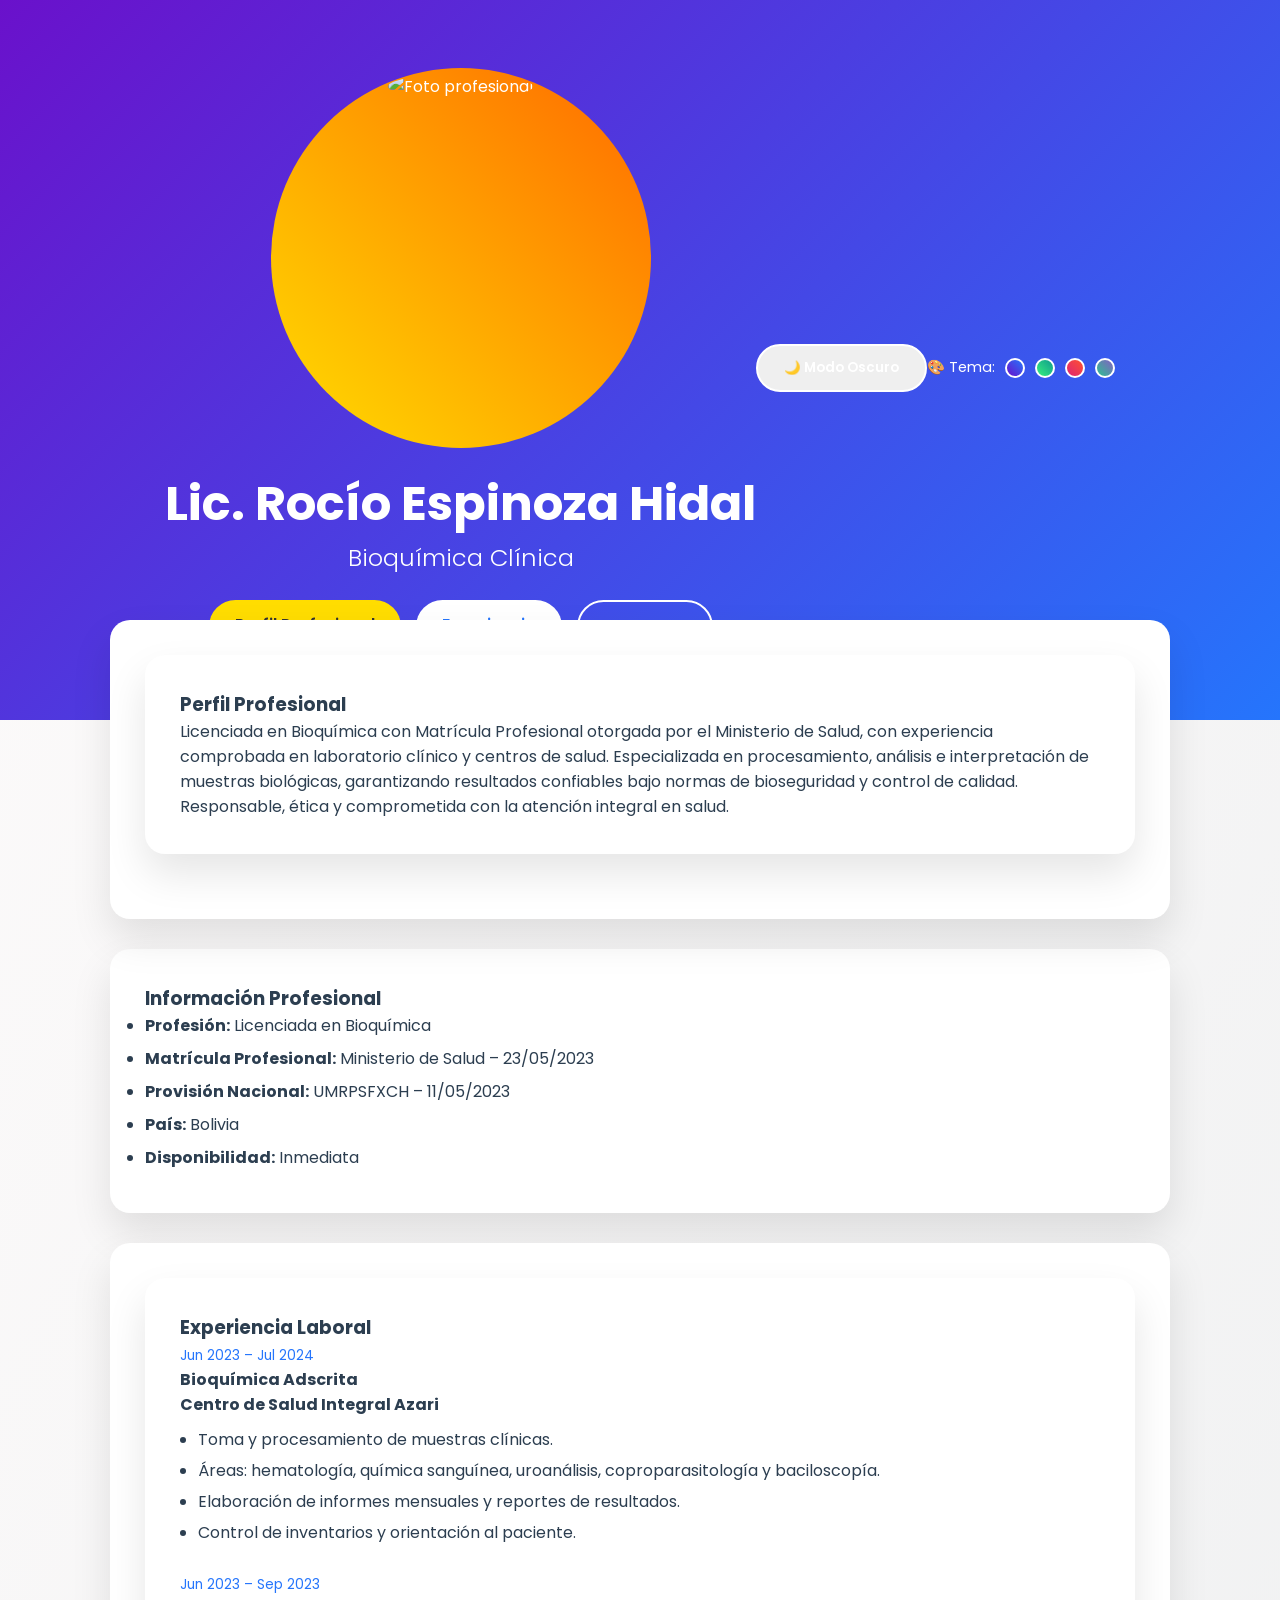
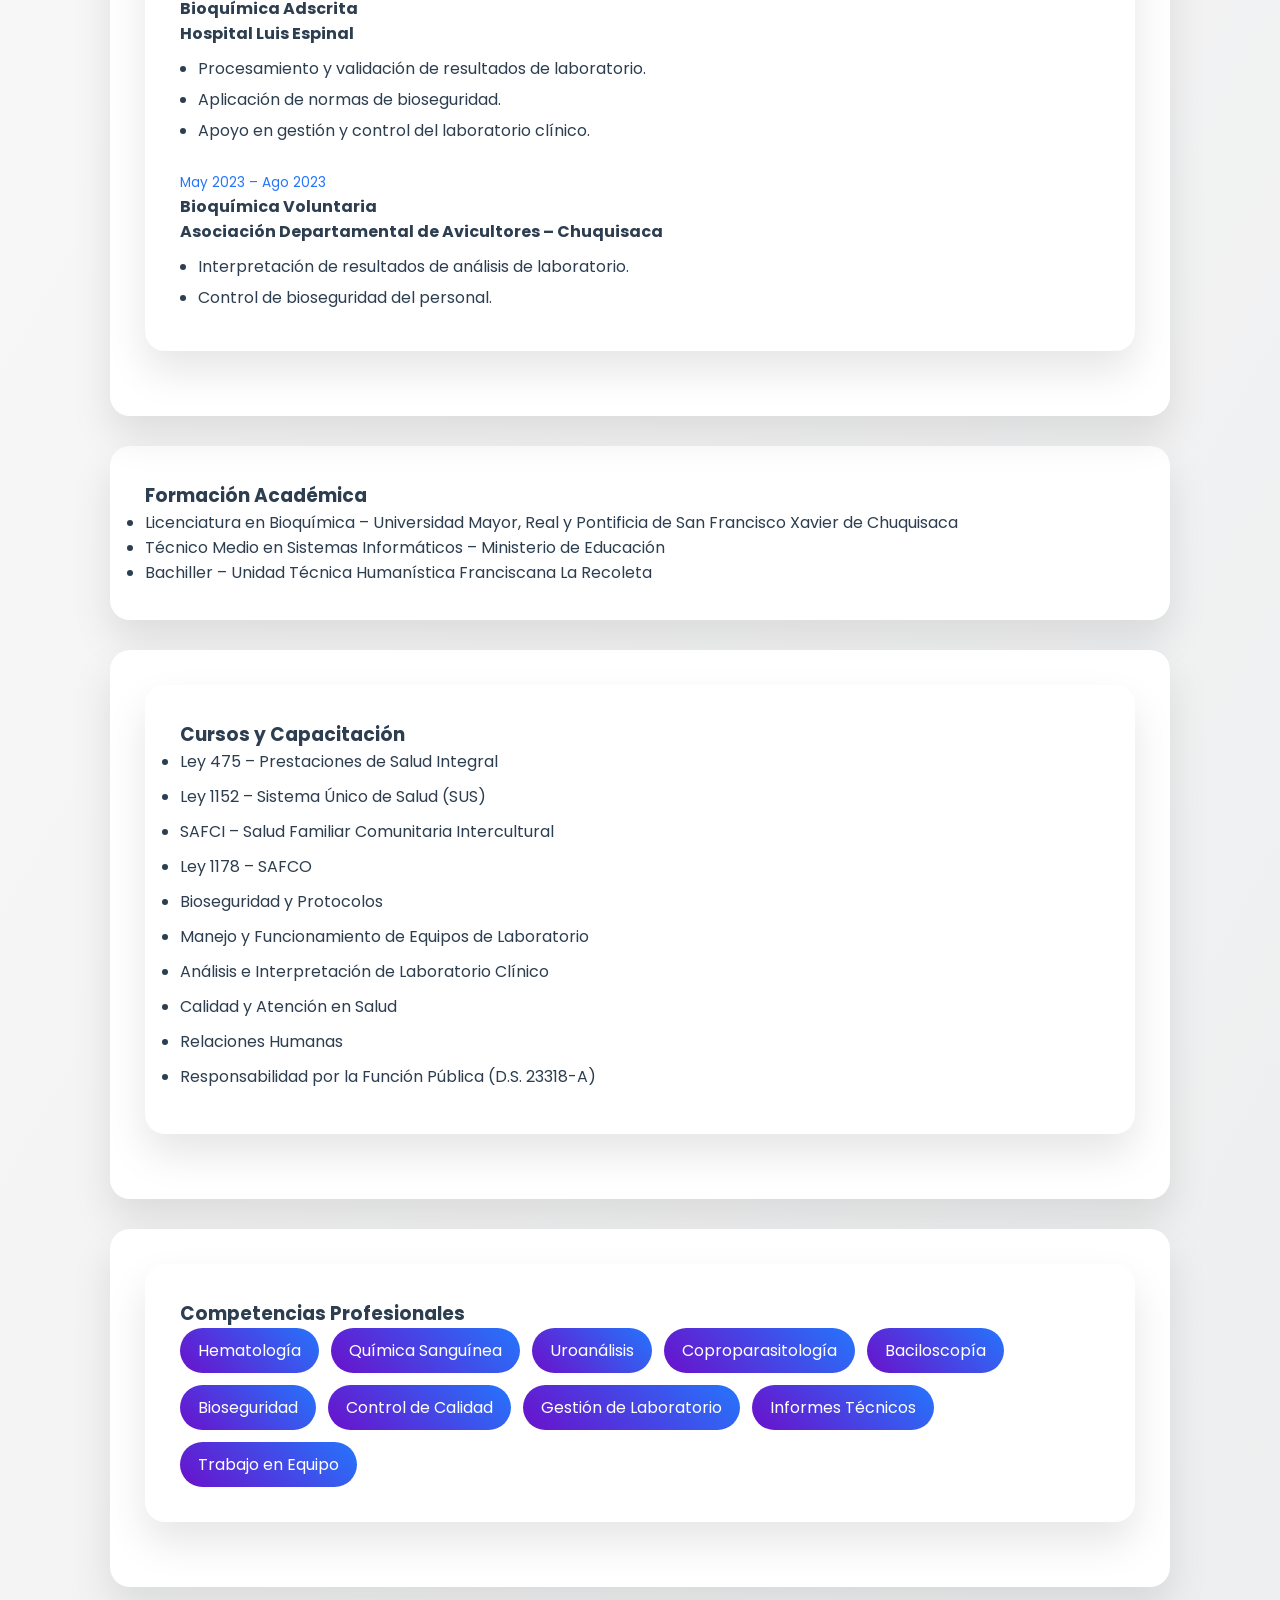
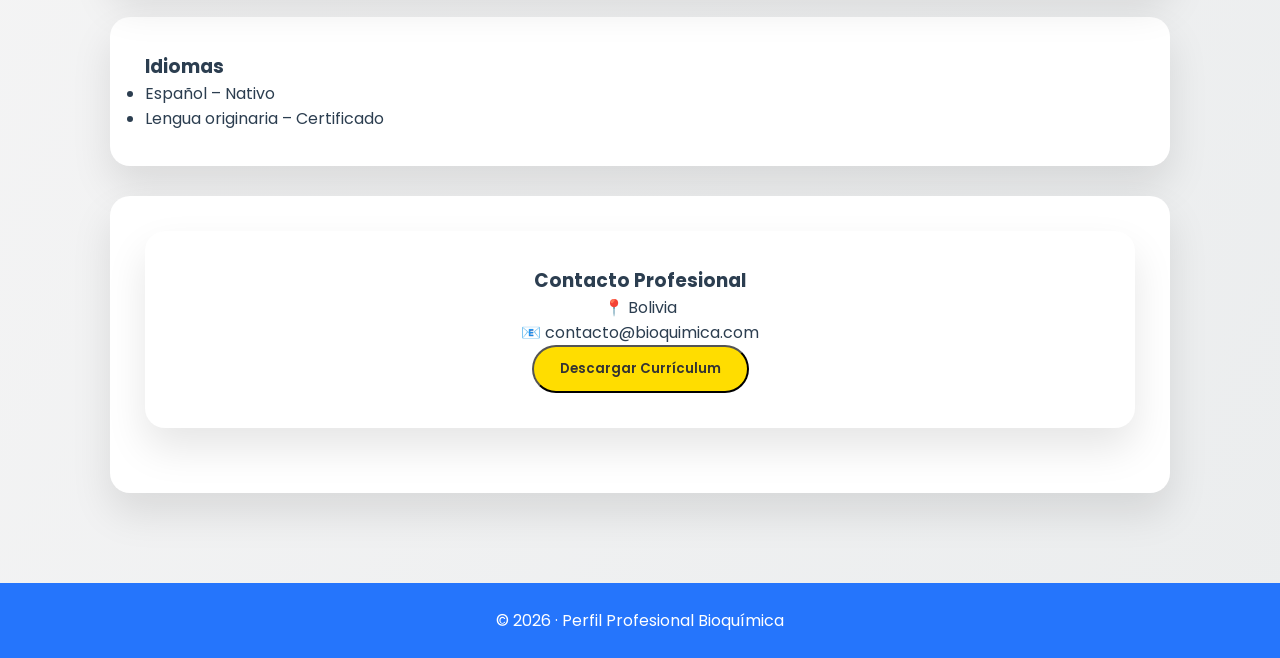
==== rocio.html @ 837aef5a "Add files via upload" ====
<!DOCTYPE html>
<html lang="es">
<head>
    <meta charset="UTF-8">
    <title>Lic. Rocío Espinoza Hidalgo | Bioquímica</title>
    <meta name="viewport" content="width=device-width, initial-scale=1.0">

    <!-- Google Fonts -->
    <link href="https://fonts.googleapis.com/css2?family=Poppins:wght@300;400;600;700&display=swap" rel="stylesheet">

    <!-- CSS -->
    <link rel="stylesheet" href="rocio.css">
</head>

<body>

<!-- HEADER -->
<header class="header">
    <div class="header-content">
        <div class="photo-container">
            <img src="../../imagen/perfilRocio.jpg" alt="Foto profesional">
        </div>

        <h1>Lic. Rocío Espinoza Hidal</h1>
        <h2>Bioquímica Clínica</h2>

        <div class="buttons">
            <a href="#perfil" class="btn primary">Perfil Profesional</a>
            <a href="#experiencia" class="btn secondary">Experiencia</a>
            <a href="#contacto" class="btn outline">Contacto</a>
        </div>
    </div>
    <button id="darkModeToggle" class="btn outline dark-btn">
    🌙 Modo Oscuro
</button>
<div class="color-selector">
    <span>🎨 Tema:</span>
    <button class="color-btn" data-primary="#2575fc" data-secondary="#6a11cb"></button>
    <button class="color-btn" data-primary="#0f9b8e" data-secondary="#38ef7d"></button>
    <button class="color-btn" data-primary="#ff512f" data-secondary="#dd2476"></button>
    <button class="color-btn" data-primary="#8360c3" data-secondary="#2ebf91"></button>
</div>
</header>

<!-- MAIN -->
<main class="main">
<section class="card reveal">
    <!-- PERFIL -->
    <section id="perfil" class="card fade-up">
        <h3>Perfil Profesional</h3>
        <p>
            Licenciada en Bioquímica con Matrícula Profesional otorgada por el Ministerio de Salud,
            con experiencia comprobada en laboratorio clínico y centros de salud.
            Especializada en procesamiento, análisis e interpretación de muestras biológicas,
            garantizando resultados confiables bajo normas de bioseguridad y control de calidad.
            Responsable, ética y comprometida con la atención integral en salud.
        </p>
    </section>
</section>
    <!-- DATOS PROFESIONALES -->
    <section class="card slide-left">
        <h3>Información Profesional</h3>
        <ul class="info-list">
            <li><strong>Profesión:</strong> Licenciada en Bioquímica</li>
            <li><strong>Matrícula Profesional:</strong> Ministerio de Salud – 23/05/2023</li>
            <li><strong>Provisión Nacional:</strong> UMRPSFXCH – 11/05/2023</li>
            <li><strong>País:</strong> Bolivia</li>
            <li><strong>Disponibilidad:</strong> Inmediata</li>
        </ul>
    </section>
<section class="card reveal">
    <!-- EXPERIENCIA -->
    <section id="experiencia" class="card fade-up">
        <h3>Experiencia Laboral</h3>

        <div class="timeline">

            <div class="event">
                <span>Jun 2023 – Jul 2024</span>
                <h4>Bioquímica Adscrita</h4>
                <p><strong>Centro de Salud Integral Azari</strong></p>
                <ul>
                    <li>Toma y procesamiento de muestras clínicas.</li>
                    <li>Áreas: hematología, química sanguínea, uroanálisis,
                        coproparasitología y baciloscopía.</li>
                    <li>Elaboración de informes mensuales y reportes de resultados.</li>
                    <li>Control de inventarios y orientación al paciente.</li>
                </ul>
            </div>

            <div class="event">
                <span>Jun 2023 – Sep 2023</span>
                <h4>Bioquímica Adscrita</h4>
                <p><strong>Hospital Luis Espinal</strong></p>
                <ul>
                    <li>Procesamiento y validación de resultados de laboratorio.</li>
                    <li>Aplicación de normas de bioseguridad.</li>
                    <li>Apoyo en gestión y control del laboratorio clínico.</li>
                </ul>
            </div>

            <div class="event">
                <span>May 2023 – Ago 2023</span>
                <h4>Bioquímica Voluntaria</h4>
                <p><strong>Asociación Departamental de Avicultores – Chuquisaca</strong></p>
                <ul>
                    <li>Interpretación de resultados de análisis de laboratorio.</li>
                    <li>Control de bioseguridad del personal.</li>
                </ul>
            </div>

        </div>
    </section>
</section>
    <!-- FORMACION -->
    <section class="card slide-right">
        <h3>Formación Académica</h3>
        <ul>
            <li>Licenciatura en Bioquímica – Universidad Mayor, Real y Pontificia de San Francisco Xavier de Chuquisaca</li>
            <li>Técnico Medio en Sistemas Informáticos – Ministerio de Educación</li>
            <li>Bachiller – Unidad Técnica Humanística Franciscana La Recoleta</li>
        </ul>
    </section>
<section class="card reveal">
    <!-- CURSOS -->
    <section class="card fade-up">
        <h3>Cursos y Capacitación</h3>
        <ul class="courses">
            <li>Ley 475 – Prestaciones de Salud Integral</li>
            <li>Ley 1152 – Sistema Único de Salud (SUS)</li>
            <li>SAFCI – Salud Familiar Comunitaria Intercultural</li>
            <li>Ley 1178 – SAFCO</li>
            <li>Bioseguridad y Protocolos</li>
            <li>Manejo y Funcionamiento de Equipos de Laboratorio</li>
            <li>Análisis e Interpretación de Laboratorio Clínico</li>
            <li>Calidad y Atención en Salud</li>
            <li>Relaciones Humanas</li>
            <li>Responsabilidad por la Función Pública (D.S. 23318-A)</li>
        </ul>
    </section>
</section>
<section class="card reveal">
    <!-- COMPETENCIAS -->
    <section class="card zoom-in">
        <h3>Competencias Profesionales</h3>
        <div class="skills">
            <span>Hematología</span>
            <span>Química Sanguínea</span>
            <span>Uroanálisis</span>
            <span>Coproparasitología</span>
            <span>Baciloscopía</span>
            <span>Bioseguridad</span>
            <span>Control de Calidad</span>
            <span>Gestión de Laboratorio</span>
            <span>Informes Técnicos</span>
            <span>Trabajo en Equipo</span>
        </div>
    </section>
</section>
    <!-- IDIOMAS -->
    <section class="card fade-up">
        <h3>Idiomas</h3>
        <ul>
            <li>Español – Nativo</li>
            <li>Lengua originaria – Certificado</li>
        </ul>
    </section>
<section class="card reveal">
    <!-- CONTACTO -->
    <section id="contacto" class="card contact">
        <h3>Contacto Profesional</h3>
        <p>📍 Bolivia</p>
        <p>📧 contacto@bioquimica.com</p>
        <button class="btn primary">Descargar Currículum</button>
    </section>
</section>
</main>
<!-- FOOTER -->
<footer>
    <p>© 2026 · Perfil Profesional Bioquímica</p>
</footer>
<script>
    const toggleBtn = document.getElementById("darkModeToggle");

    toggleBtn.addEventListener("click", () => {
        document.body.classList.toggle("dark");

        if (document.body.classList.contains("dark")) {
            toggleBtn.textContent = "☀️ Modo Claro";
        } else {
            toggleBtn.textContent = "🌙 Modo Oscuro";
        }
    });
</script>
<script>
    function revealOnScroll() {
        const reveals = document.querySelectorAll(".reveal");

        reveals.forEach(section => {
            const windowHeight = window.innerHeight;
            const revealTop = section.getBoundingClientRect().top;
            const revealPoint = 100;

            if (revealTop < windowHeight - revealPoint) {
                section.classList.add("active");
            }
        });
    }

    window.addEventListener("scroll", revealOnScroll);
    revealOnScroll();
</script>
<script>
    const colorButtons = document.querySelectorAll(".color-btn");

    colorButtons.forEach(btn => {
        btn.addEventListener("click", () => {
            const primary = btn.getAttribute("data-primary");
            const secondary = btn.getAttribute("data-secondary");

            document.documentElement.style.setProperty("--primary", primary);
            document.documentElement.style.setProperty("--secondary", secondary);

            // ASIGNAR TEMA SEGÚN COLOR
            if (primary === "#2575fc") {
                document.body.setAttribute("data-theme", "blue");
            } else if (primary === "#0f9b8e") {
                document.body.setAttribute("data-theme", "green");
            } else if (primary === "#ff512f") {
                document.body.setAttribute("data-theme", "red");
            } else {
                document.body.setAttribute("data-theme", "purple");
            }

            localStorage.setItem("themePrimary", primary);
            localStorage.setItem("themeSecondary", secondary);
            localStorage.setItem("themeStyle", document.body.getAttribute("data-theme"));
        });
    });

    // CARGAR TEMA GUARDADO
    const savedPrimary = localStorage.getItem("themePrimary");
    const savedSecondary = localStorage.getItem("themeSecondary");
    const savedTheme = localStorage.getItem("themeStyle");

    if (savedPrimary && savedSecondary) {
        document.documentElement.style.setProperty("--primary", savedPrimary);
        document.documentElement.style.setProperty("--secondary", savedSecondary);
    }

    if (savedTheme) {
        document.body.setAttribute("data-theme", savedTheme);
    } else {
        document.body.setAttribute("data-theme", "blue");
    }
</script>
</body>
</html>
---- rocio.css ----
:root {
  --primary: #2575fc;
  --secondary: #6a11cb;
}
*  {
    margin: 0;
    padding: 0;
    box-sizing: border-box;
    font-family: 'Poppins', sans-serif;
}

body {
    background: linear-gradient(120deg, #fdfbfb, #ebedee);
    color: #2c3e50;
}

/* HEADER */
.header {
    height: 80vh;
     background: linear-gradient(135deg, var(--secondary), var(--primary));
    display: flex;
    align-items: center;
    justify-content: center;
    text-align: center;
}

.header-content {
    color: white;
    animation: fadeDown 1.2s ease;
}

.photo-container {
    width: 380px;
    height: 380px;
    margin: auto;
    border-radius: 50%;
    padding: 6px;
    background: linear-gradient(45deg, #ffdd00, #ff6a00);
    animation: float 4s ease-in-out infinite;
}

.photo-container img {
    width: 100%;
    height: 100%;
    border-radius: 50%;
    object-fit: cover;
}

/* TITULOS */
.header h1 {
    font-size: 3rem;
    margin-top: 20px;
}

.header h2 {
    font-weight: 300;
    margin-bottom: 25px;
}

/* BOTONES */
.buttons {
    display: flex;
    gap: 15px;
    justify-content: center;
}

.btn {
    padding: 12px 26px;
    border-radius: 30px;
    text-decoration: none;
    font-weight: 600;
    transition: all 0.3s ease;
}

.primary {
    background: #ffdd00;
    color: #333;
}

.secondary {
    background: #ffffff;
    color: #2575fc;
}

.outline {
    border: 2px solid white;
    color: white;
}

.btn:hover {
    transform: translateY(-5px);
    box-shadow: 0 10px 25px rgba(0,0,0,0.25);
      background: var(--primary);
}

/* MAIN */
.main {
    max-width: 1100px;
    margin: -120px auto 40px;
    padding: 20px;
}

/* CARDS */
.card {
    background: white;
    border-radius: 20px;
    padding: 35px;
    margin-bottom: 30px;
    box-shadow: 0 20px 40px rgba(0,0,0,0.1);
}

/* TIMELINE */
.timeline {
    display: grid;
    gap: 20px;
}

.event span {
    font-size: 0.85rem;
    color: #2575fc;
}

/* SKILLS */
.skills {
    display: flex;
    flex-wrap: wrap;
    gap: 12px;
}

.skills span {
    background: linear-gradient(45deg, var(--secondary), var(--primary));
    color: white;
    padding: 10px 18px;
    border-radius: 25px;
    transition: 0.3s;
}

.skills span:hover {
    transform: scale(1.1);
}

/* CURSOS */
.courses li {
    margin-bottom: 10px;
}

/* CONTACTO */
.contact {
    text-align: center;
}

/* FOOTER */
footer {
   background: var(--primary);
    color: white;
    text-align: center;
    padding: 25px;
}

/* ANIMACIONES */
@keyframes fadeDown {
    from { opacity: 0; transform: translateY(-30px); }
    to { opacity: 1; transform: translateY(0); }
}

@keyframes float {
    0%, 100% { transform: translateY(0); }
    50% { transform: translateY(-10px); }
}
.info-list li {
    margin-bottom: 8px;
}

.timeline ul {
    margin-top: 10px;
    padding-left: 18px;
}

.timeline ul li {
    margin-bottom: 6px;
}

.slide-right {
    animation: slideRight 1s ease;
}

@keyframes slideRight {
    from {
        opacity: 0;
        transform: translateX(40px);
    }
    to {
        opacity: 1;
        transform: translateX(0);
    }
}

/* BOTÓN MODO OSCURO */
.dark-btn {
    margin-top: 15px;
    cursor: pointer;
}

/* ===== MODO OSCURO ===== */
body.dark {
    background: linear-gradient(120deg, #121212, #1e1e1e);
    color: #f1f1f1;
}

body.dark .header {
    background: linear-gradient(135deg, #000428, #004e92);
}

body.dark .card {
    background: #1f1f1f;
    color: #e0e0e0;
    box-shadow: 0 20px 40px rgba(0,0,0,0.6);
}

body.dark h1,
body.dark h2,
body.dark h3,
body.dark h4 {
    color: #ffffff;
}

body.dark .skills span {
    background: linear-gradient(45deg, #ff512f, #dd2476);
}

body.dark footer {
    background: #000;
}
/* ===== ANIMACIONES SCROLL ===== */
.reveal {
    opacity: 0;
    transform: translateY(40px);
    transition: all 0.8s ease;
}

.reveal.active {
    opacity: 1;
    transform: translateY(0);
}
.color-selector {
    margin-top: 15px;
    display: flex;
    align-items: center;
    gap: 10px;
    justify-content: center;
}

.color-selector span {
    font-size: 0.9rem;
    color: white;
}

.color-btn {
    width: 20px;
    height: 20px;
    border-radius: 50%;
    border: 2px solid white;
    cursor: pointer;
    transition: transform 0.3s;
}

.color-btn:hover {
    transform: scale(1.3);
}

.color-btn:nth-child(2) {
    background: linear-gradient(45deg, #6a11cb, #2575fc);
}

.color-btn:nth-child(3) {
    background: linear-gradient(45deg, #38ef7d, #0f9b8e);
}

.color-btn:nth-child(4) {
    background: linear-gradient(45deg, #dd2476, #ff512f);
}

.color-btn:nth-child(5) {
    background: linear-gradient(45deg, #2ebf91, #8360c3);
}
/* ============================= */
/* ANIMACIONES BASE POR TEMA */
/* ============================= */

body[data-theme="blue"] .reveal.active {
    animation: fadeSoft 0.9s ease forwards;
}

body[data-theme="green"] .reveal.active {
    animation: slideFluid 1s ease forwards;
}

body[data-theme="red"] .reveal.active {
    animation: popStrong 0.7s ease forwards;
}

body[data-theme="purple"] .reveal.active {
    animation: zoomModern 0.9s ease forwards;
}

/* KEYFRAMES */
@keyframes fadeSoft {
    from { opacity: 0; transform: translateY(30px); }
    to { opacity: 1; transform: translateY(0); }
}

@keyframes slideFluid {
    from { opacity: 0; transform: translateX(-40px); }
    to { opacity: 1; transform: translateX(0); }
}

@keyframes popStrong {
    0% { opacity: 0; transform: scale(0.85); }
    80% { opacity: 1; transform: scale(1.05); }
    100% { transform: scale(1); }
}

@keyframes zoomModern {
    from { opacity: 0; transform: scale(0.9) rotate(-1deg); }
    to { opacity: 1; transform: scale(1) rotate(0); }
}
body[data-theme="red"] .photo-container {
    animation: pulseRed 2s infinite;
}

body[data-theme="green"] .photo-container {
    animation: floatGreen 3s ease-in-out infinite;
}

@keyframes pulseRed {
    0%,100% { transform: scale(1); }
    50% { transform: scale(1.08); }
}

@keyframes floatGreen {
    0%,100% { transform: translateY(0); }
    50% { transform: translateY(-10px); }
}
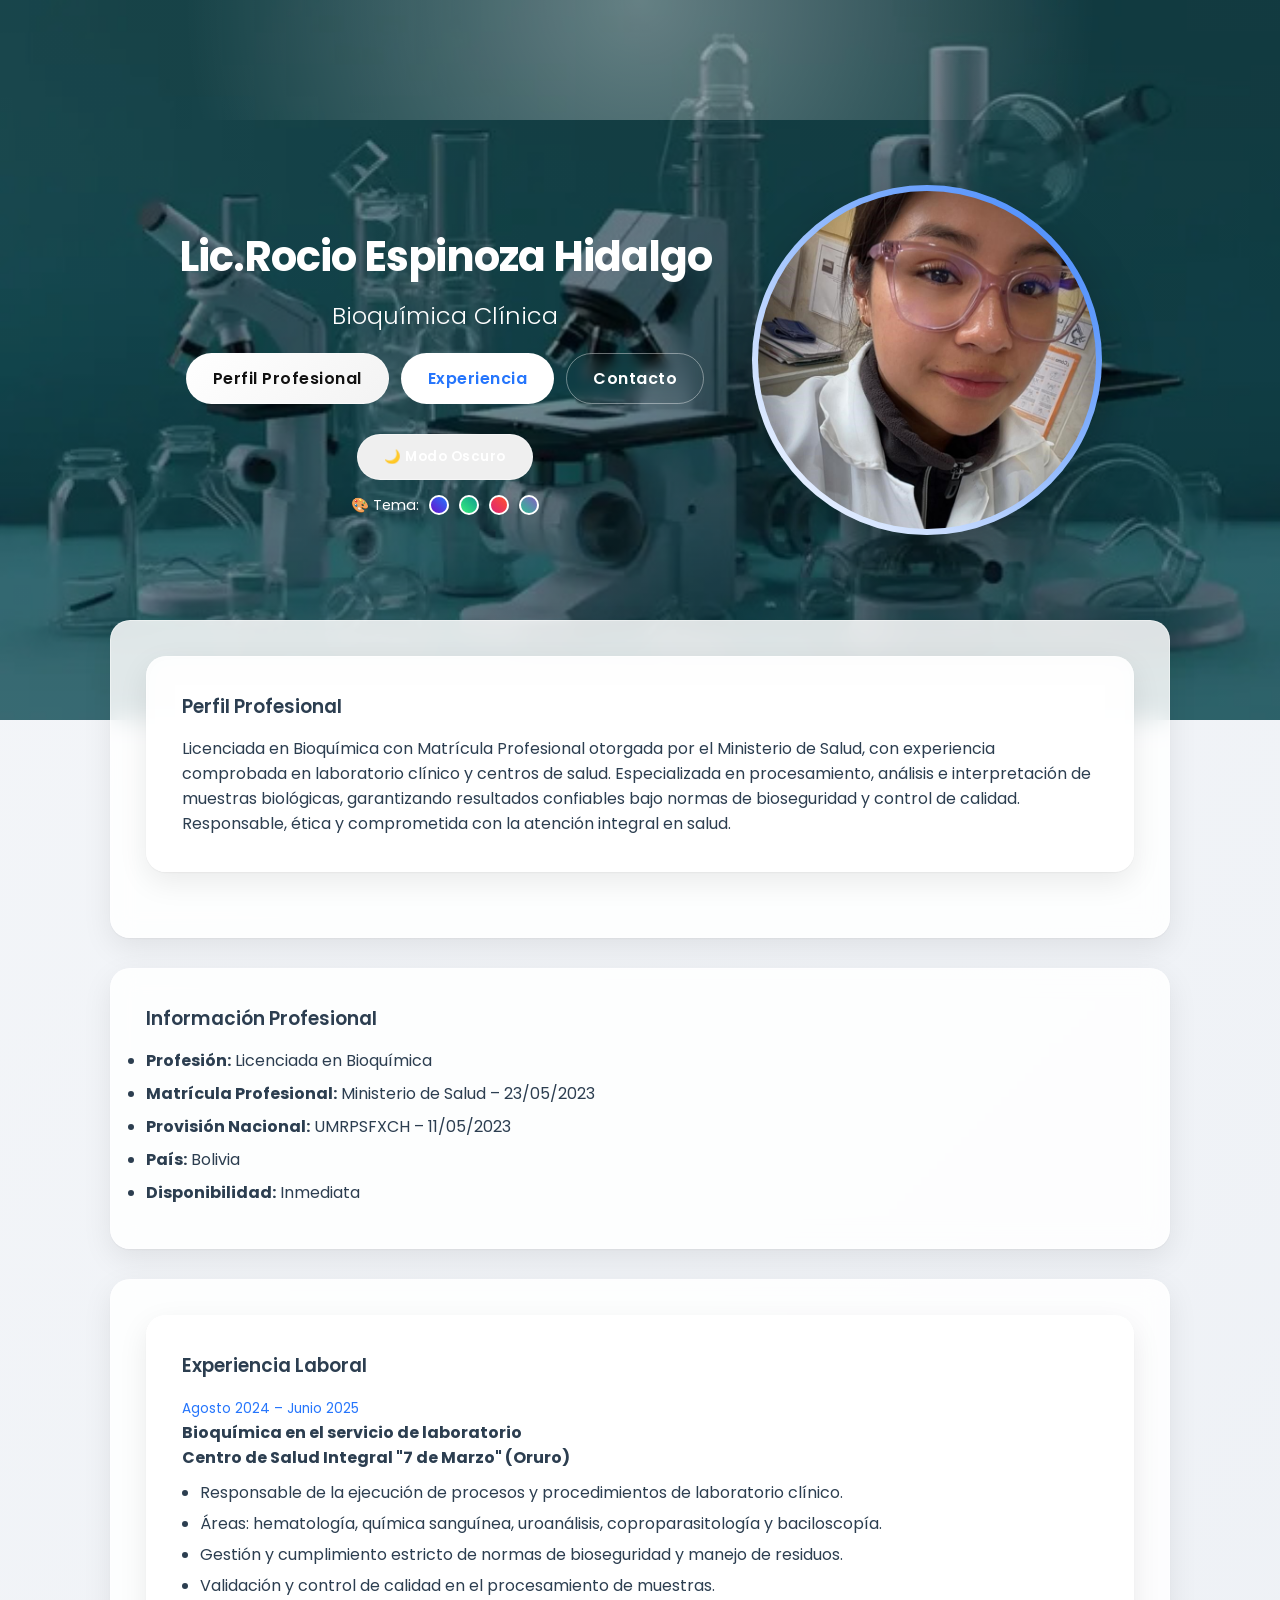
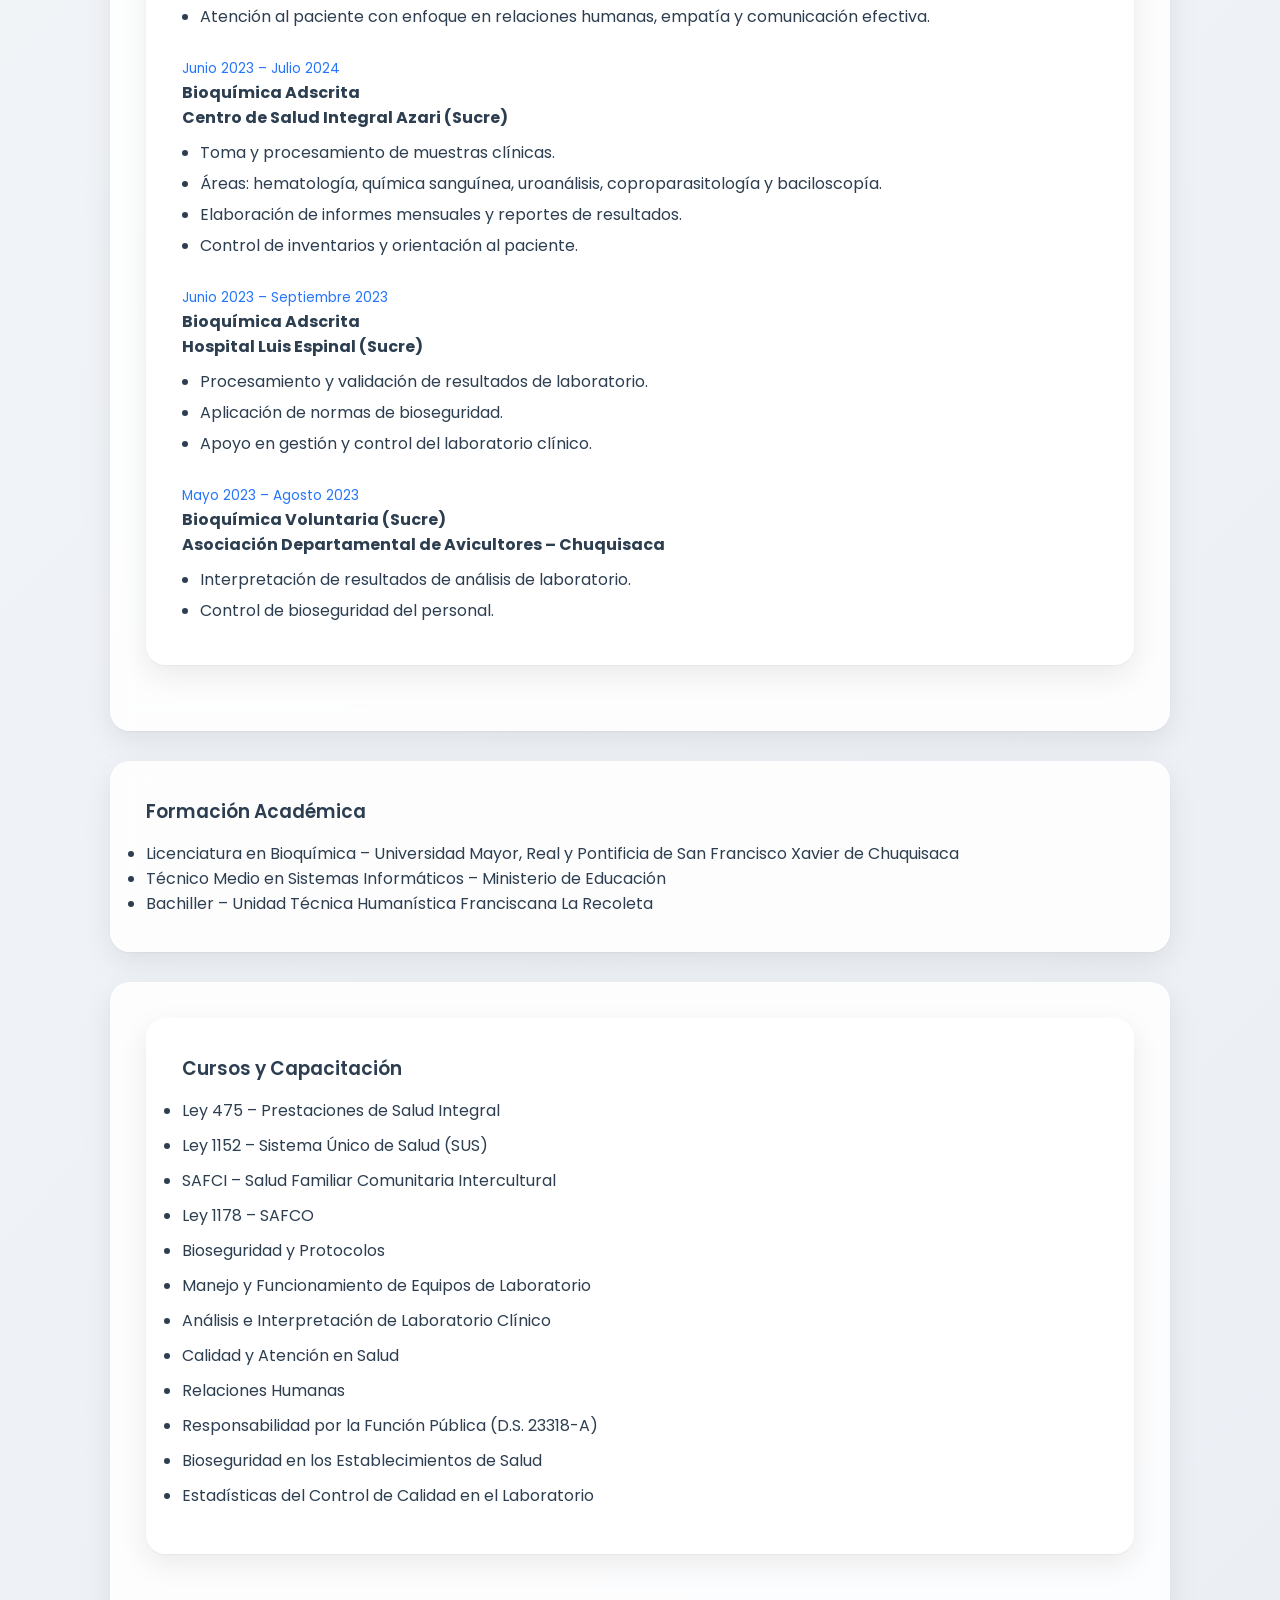
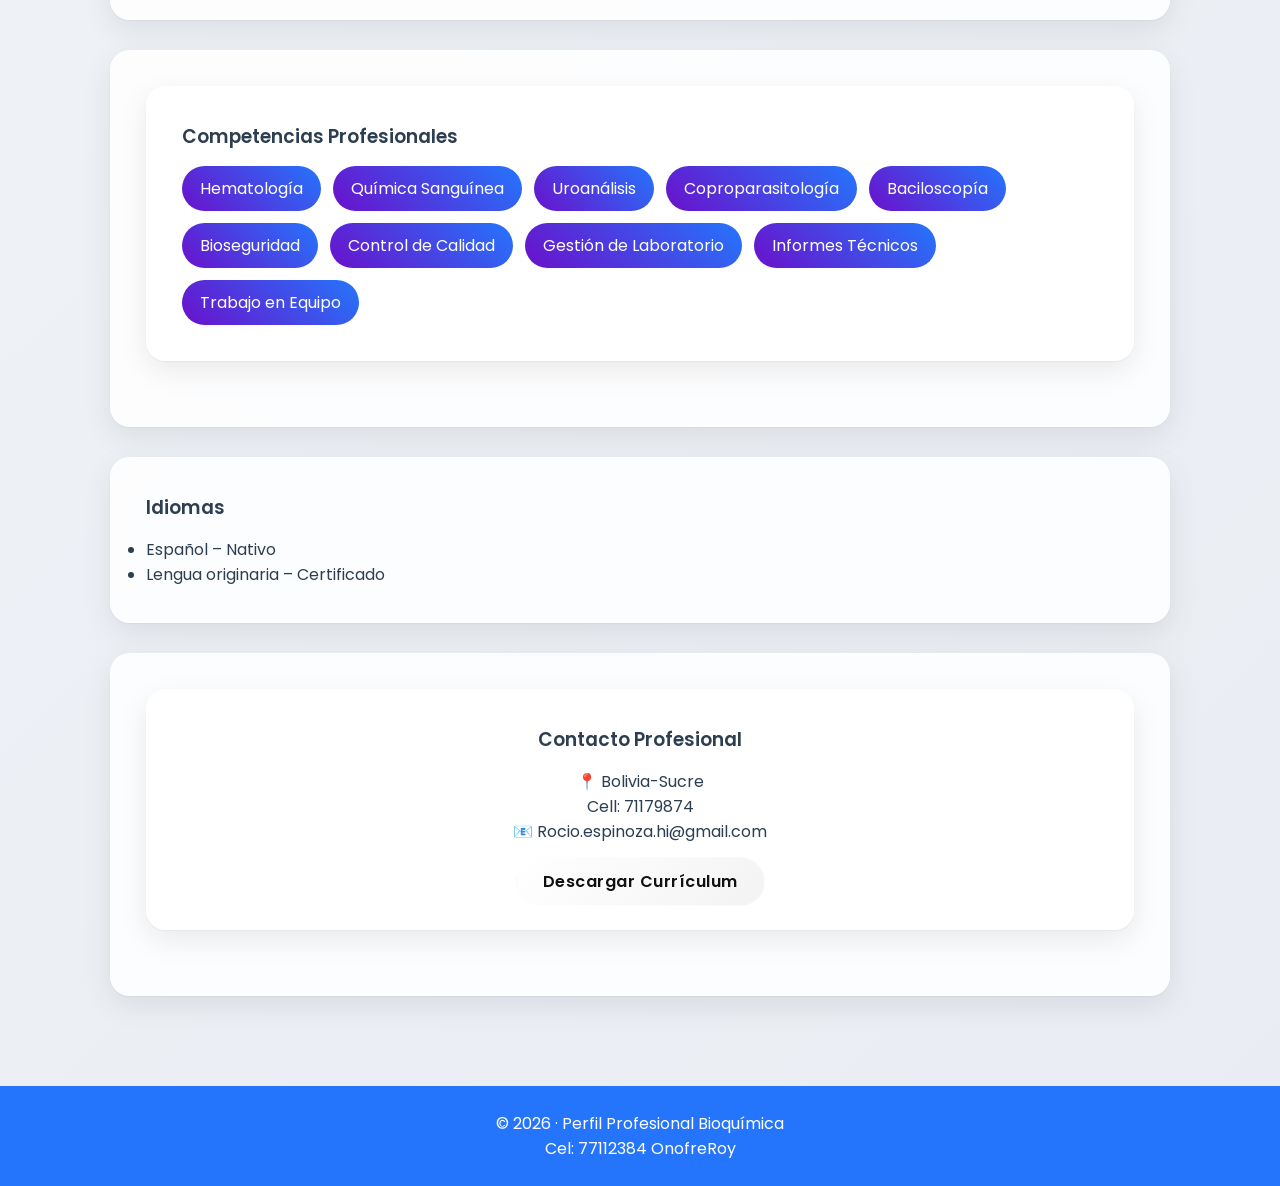
==== commit f16a18b6: "Add files via upload" ====
--- a/rocio.html
+++ b/rocio.html
@@ -16,30 +16,38 @@
 
 <!-- HEADER -->
 <header class="header">
-    <div class="header-content">
+    <div class="header-content horizontal">
+
+        <!-- COLUMNA IZQUIERDA -->
+        <div class="header-text">
+            <h1>Lic.Rocio Espinoza Hidalgo</h1>
+            <h2>Bioquímica Clínica</h2>
+
+            <div class="buttons">
+                <a href="#perfil" class="btn primary">Perfil Profesional</a>
+                <a href="#experiencia" class="btn secondary">Experiencia</a>
+                <a href="#contacto" class="btn outline">Contacto</a>
+            </div>
+
+            <button id="darkModeToggle" class="btn outline dark-btn">
+                🌙 Modo Oscuro
+            </button>
+
+            <div class="color-selector">
+                <span>🎨 Tema:</span>
+                <button class="color-btn" data-primary="#2575fc" data-secondary="#6a11cb"></button>
+                <button class="color-btn" data-primary="#0f9b8e" data-secondary="#38ef7d"></button>
+                <button class="color-btn" data-primary="#ff512f" data-secondary="#dd2476"></button>
+                <button class="color-btn" data-primary="#8360c3" data-secondary="#2ebf91"></button>
+            </div>
+        </div>
+
+        <!-- COLUMNA DERECHA -->
         <div class="photo-container">
-            <img src="../../imagen/perfilRocio.jpg" alt="Foto profesional">
-        </div>
-
-        <h1>Lic. Rocío Espinoza Hidal</h1>
-        <h2>Bioquímica Clínica</h2>
-
-        <div class="buttons">
-            <a href="#perfil" class="btn primary">Perfil Profesional</a>
-            <a href="#experiencia" class="btn secondary">Experiencia</a>
-            <a href="#contacto" class="btn outline">Contacto</a>
-        </div>
+            <img src="../../imagen/perfil4.jpg" alt="Foto profesional">
+        </div>
+
     </div>
-    <button id="darkModeToggle" class="btn outline dark-btn">
-    🌙 Modo Oscuro
-</button>
-<div class="color-selector">
-    <span>🎨 Tema:</span>
-    <button class="color-btn" data-primary="#2575fc" data-secondary="#6a11cb"></button>
-    <button class="color-btn" data-primary="#0f9b8e" data-secondary="#38ef7d"></button>
-    <button class="color-btn" data-primary="#ff512f" data-secondary="#dd2476"></button>
-    <button class="color-btn" data-primary="#8360c3" data-secondary="#2ebf91"></button>
-</div>
 </header>
 
 <!-- MAIN -->
@@ -74,11 +82,24 @@
         <h3>Experiencia Laboral</h3>
 
         <div class="timeline">
+            
+          <div class="event">
+                <span>Agosto 2024 – Junio 2025</span>
+                <h4>Bioquímica en el servicio de laboratorio</h4>
+                <p><strong>Centro de Salud Integral "7 de Marzo" (Oruro)</strong></p>
+               <ul>
+                        <li>Responsable de la ejecución de procesos y procedimientos de laboratorio clínico.</li>
+                        <li>Áreas: hematología, química sanguínea, uroanálisis, coproparasitología y baciloscopía.</li>
+                        <li>Gestión y cumplimiento estricto de normas de bioseguridad y manejo de residuos.</li>
+                        <li>Validación y control de calidad en el procesamiento de muestras.</li>
+                        <li>Atención al paciente con enfoque en relaciones humanas, empatía y comunicación efectiva.</li>
+                    </ul>
+            </div> 
 
             <div class="event">
-                <span>Jun 2023 – Jul 2024</span>
+                <span>Junio 2023 – Julio 2024</span>
                 <h4>Bioquímica Adscrita</h4>
-                <p><strong>Centro de Salud Integral Azari</strong></p>
+                <p><strong>Centro de Salud Integral Azari (Sucre)</strong></p>
                 <ul>
                     <li>Toma y procesamiento de muestras clínicas.</li>
                     <li>Áreas: hematología, química sanguínea, uroanálisis,
@@ -89,9 +110,9 @@
             </div>
 
             <div class="event">
-                <span>Jun 2023 – Sep 2023</span>
+                <span>Junio 2023 – Septiembre 2023</span>
                 <h4>Bioquímica Adscrita</h4>
-                <p><strong>Hospital Luis Espinal</strong></p>
+                <p><strong>Hospital Luis Espinal (Sucre)</strong></p>
                 <ul>
                     <li>Procesamiento y validación de resultados de laboratorio.</li>
                     <li>Aplicación de normas de bioseguridad.</li>
@@ -100,8 +121,8 @@
             </div>
 
             <div class="event">
-                <span>May 2023 – Ago 2023</span>
-                <h4>Bioquímica Voluntaria</h4>
+                <span>Mayo 2023 – Agosto 2023</span>
+                <h4>Bioquímica Voluntaria (Sucre)</h4>
                 <p><strong>Asociación Departamental de Avicultores – Chuquisaca</strong></p>
                 <ul>
                     <li>Interpretación de resultados de análisis de laboratorio.</li>
@@ -136,6 +157,9 @@
             <li>Calidad y Atención en Salud</li>
             <li>Relaciones Humanas</li>
             <li>Responsabilidad por la Función Pública (D.S. 23318-A)</li>
+            <li>Bioseguridad en los Establecimientos de Salud</li>
+            <li>Estadísticas del Control de Calidad en el Laboratorio</li>
+         
         </ul>
     </section>
 </section>
@@ -169,15 +193,20 @@
     <!-- CONTACTO -->
     <section id="contacto" class="card contact">
         <h3>Contacto Profesional</h3>
-        <p>📍 Bolivia</p>
-        <p>📧 contacto@bioquimica.com</p>
-        <button class="btn primary">Descargar Currículum</button>
+        <p>📍 Bolivia-Sucre</p>
+        <p>Cell: 71179874</p>
+        <p>📧 Rocio.espinoza.hi@gmail.com</p>
+        <br>
+       <a href="ROCIO ESPINOZA HIDAL.pdf" class="btn primary" download="Curriculum_Rocio_Espinoza.pdf">
+    Descargar Currículum
+</a>
     </section>
 </section>
 </main>
 <!-- FOOTER -->
 <footer>
     <p>© 2026 · Perfil Profesional Bioquímica</p>
+    <p>Cel: 77112384 OnofreRoy</p>
 </footer>
 <script>
     const toggleBtn = document.getElementById("darkModeToggle");
--- a/rocio.css
+++ b/rocio.css
@@ -342,4 +342,332 @@
 @keyframes floatGreen {
     0%,100% { transform: translateY(0); }
     50% { transform: translateY(-10px); }
-}+}
+/* ========================= */
+/* HEADER HORIZONTAL */
+/* ========================= */
+.header {
+    min-height: 55vh;
+    background:
+        linear-gradient(
+            rgba(0, 0, 0, 0.45),
+            rgba(0, 0, 0, 0.45)
+        ),
+        url("imagen/fondo.jpg");
+    background-size: cover;
+    background-position: center;
+    background-repeat: no-repeat;
+
+    display: flex;
+    align-items: center;
+    padding: 40px 20px;
+}
+.header-content.horizontal {
+    max-width: 1200px;
+    margin: auto;
+    display: flex;
+    align-items: center;
+    justify-content: space-between;
+    gap: 40px;
+}
+
+/* TEXTO IZQUIERDA */
+.header-text {
+    flex: 1;
+    color: white;
+}
+
+.header-text h1 {
+    font-size: 2.6rem;
+    margin-bottom: 10px;
+}
+
+.header-text h2 {
+    font-weight: 300;
+    margin-bottom: 20px;
+}
+
+/* FOTO DERECHA */
+.photo-container {
+    width: 350px;
+    height: 350px;
+    border-radius: 50%;
+    padding: 6px;
+    background: linear-gradient(45deg, #ffffff, var(--primary));
+    flex-shrink: 0;
+}
+
+
+/* BOTONES */
+.buttons {
+    display: flex;
+    gap: 12px;
+    flex-wrap: wrap;
+    margin-bottom: 15px;
+}
+
+/* RESPONSIVE */
+@media (max-width: 768px) {
+    .header-content.horizontal {
+        flex-direction: column-reverse;
+        text-align: center;
+    }
+
+    .photo-container {
+        margin-bottom: 20px;
+    }
+}
+body.dark .header {
+    background:
+        linear-gradient(
+            rgba(0, 0, 0, 0.45),
+            rgba(0, 0, 0, 0.45)
+        ),
+        url("imagen/fond3.jpg");
+}
+/* ============================= */
+/* 📱 RESPONSIVE PROFESIONAL */
+/* ============================= */
+
+@media (max-width: 1024px) {
+    .header-content.horizontal {
+        gap: 20px;
+    }
+
+    .photo-container {
+        width: 280px;
+        height: 280px;
+    }
+}
+
+@media (max-width: 768px) {
+
+    /* HEADER en columna */
+    .header-content.horizontal {
+        flex-direction: column-reverse;
+        text-align: center;
+    }
+
+    .header-text h1 {
+        font-size: 1.8rem;
+    }
+
+    .header-text h2 {
+        font-size: 1rem;
+    }
+
+    /* FOTO MÁS PEQUEÑA */
+    .photo-container {
+        width: 200px;
+        height: 200px;
+        margin-bottom: 20px;
+    }
+
+    /* BOTONES MÁS ORDENADOS */
+    .buttons {
+        flex-direction: column;
+        align-items: center;
+    }
+
+    .btn {
+        width: 90%;
+        text-align: center;
+    }
+
+    /* CARDS */
+    .card {
+        padding: 20px;
+        border-radius: 15px;
+    }
+
+    /* TIMELINE */
+    .timeline {
+        gap: 15px;
+    }
+
+    .event span {
+        font-size: 0.75rem;
+    }
+
+    /* SKILLS */
+    .skills {
+        justify-content: center;
+    }
+
+    .skills span {
+        font-size: 0.8rem;
+        padding: 8px 14px;
+    }
+
+    /* MAIN margen corregido */
+    .main {
+        margin-top: -60px;
+        padding: 15px;
+    }
+}
+
+@media (max-width: 480px) {
+
+    .header {
+        padding: 20px 10px;
+    }
+
+    .header-text h1 {
+        font-size: 1.5rem;
+    }
+
+    .header-text h2 {
+        font-size: 0.9rem;
+    }
+
+    .photo-container {
+        width: 160px;
+        height: 160px;
+    }
+
+    .btn {
+        padding: 10px 18px;
+        font-size: 0.85rem;
+    }
+
+    footer {
+        font-size: 0.8rem;
+    }
+}
+img {
+    max-width: 100%;
+    height: auto;
+}
+/* =============================== */
+/* ✨ EFECTO CLÍNICA PRIVADA 2026 */
+/* =============================== */
+
+/* Fondo general más fino y elegante */
+body {
+    background: linear-gradient(135deg, #f4f6f9, #e9edf3);
+}
+
+/* Header con profundidad tipo Apple */
+.header {
+    backdrop-filter: blur(10px);
+    -webkit-backdrop-filter: blur(10px);
+    position: relative;
+}
+
+/* Luz suave superior tipo Apple */
+.header::after {
+    content: "";
+    position: absolute;
+    top: 0;
+    left: 0;
+    right: 0;
+    height: 120px;
+    background: radial-gradient(
+        circle at top center,
+        rgba(255,255,255,0.35),
+        transparent 70%
+    );
+    pointer-events: none;
+}
+
+/* =============================== */
+/* TARJETAS CON EFECTO GLASS PRO */
+/* =============================== */
+
+.card {
+    background: rgba(255, 255, 255, 0.85);
+    backdrop-filter: blur(12px);
+    -webkit-backdrop-filter: blur(12px);
+    border: 1px solid rgba(255,255,255,0.4);
+    box-shadow: 
+        0 10px 30px rgba(0,0,0,0.08),
+        0 1px 2px rgba(0,0,0,0.05);
+    transition: all 0.4s ease;
+}
+
+/* Hover elegante */
+.card:hover {
+    transform: translateY(-6px);
+    box-shadow: 
+        0 25px 60px rgba(0,0,0,0.15),
+        0 10px 25px rgba(0,0,0,0.08);
+}
+
+/* =============================== */
+/* FOTO MÁS PREMIUM */
+/* =============================== */
+
+.photo-container {
+    box-shadow:
+        0 20px 50px rgba(0,0,0,0.25),
+        0 0 40px rgba(255,255,255,0.2) inset;
+    transition: all 0.4s ease;
+}
+
+.photo-container:hover {
+    transform: scale(1.03);
+}
+
+/* =============================== */
+/* BOTONES ESTILO APPLE */
+/* =============================== */
+
+.btn {
+    backdrop-filter: blur(6px);
+    border: 1px solid rgba(255,255,255,0.4);
+    letter-spacing: 0.5px;
+}
+
+.btn.primary {
+    background: linear-gradient(135deg, #ffffff, #f3f3f3);
+    color: #111;
+}
+
+.btn.primary:hover {
+    background: var(--primary);
+    color: white;
+}
+
+/* =============================== */
+/* TEXTOS MÁS ELEGANTES */
+/* =============================== */
+
+h1 {
+    letter-spacing: -1px;
+}
+
+h3 {
+    font-weight: 600;
+    margin-bottom: 15px;
+}
+
+/* =============================== */
+/* MODO OSCURO PREMIUM REAL */
+/* =============================== */
+
+body.dark {
+    background: linear-gradient(135deg, #0f1115, #1b1f26);
+}
+
+body.dark .card {
+    background: rgba(30,30,35,0.75);
+    border: 1px solid rgba(255,255,255,0.08);
+    box-shadow: 
+        0 20px 60px rgba(0,0,0,0.6);
+}
+
+body.dark .header::after {
+    background: radial-gradient(
+        circle at top center,
+        rgba(255,255,255,0.1),
+        transparent 70%
+    );
+}
+
+/* =============================== */
+/* SCROLL SUAVE GLOBAL */
+/* =============================== */
+
+html {
+    scroll-behavior: smooth;
+}
